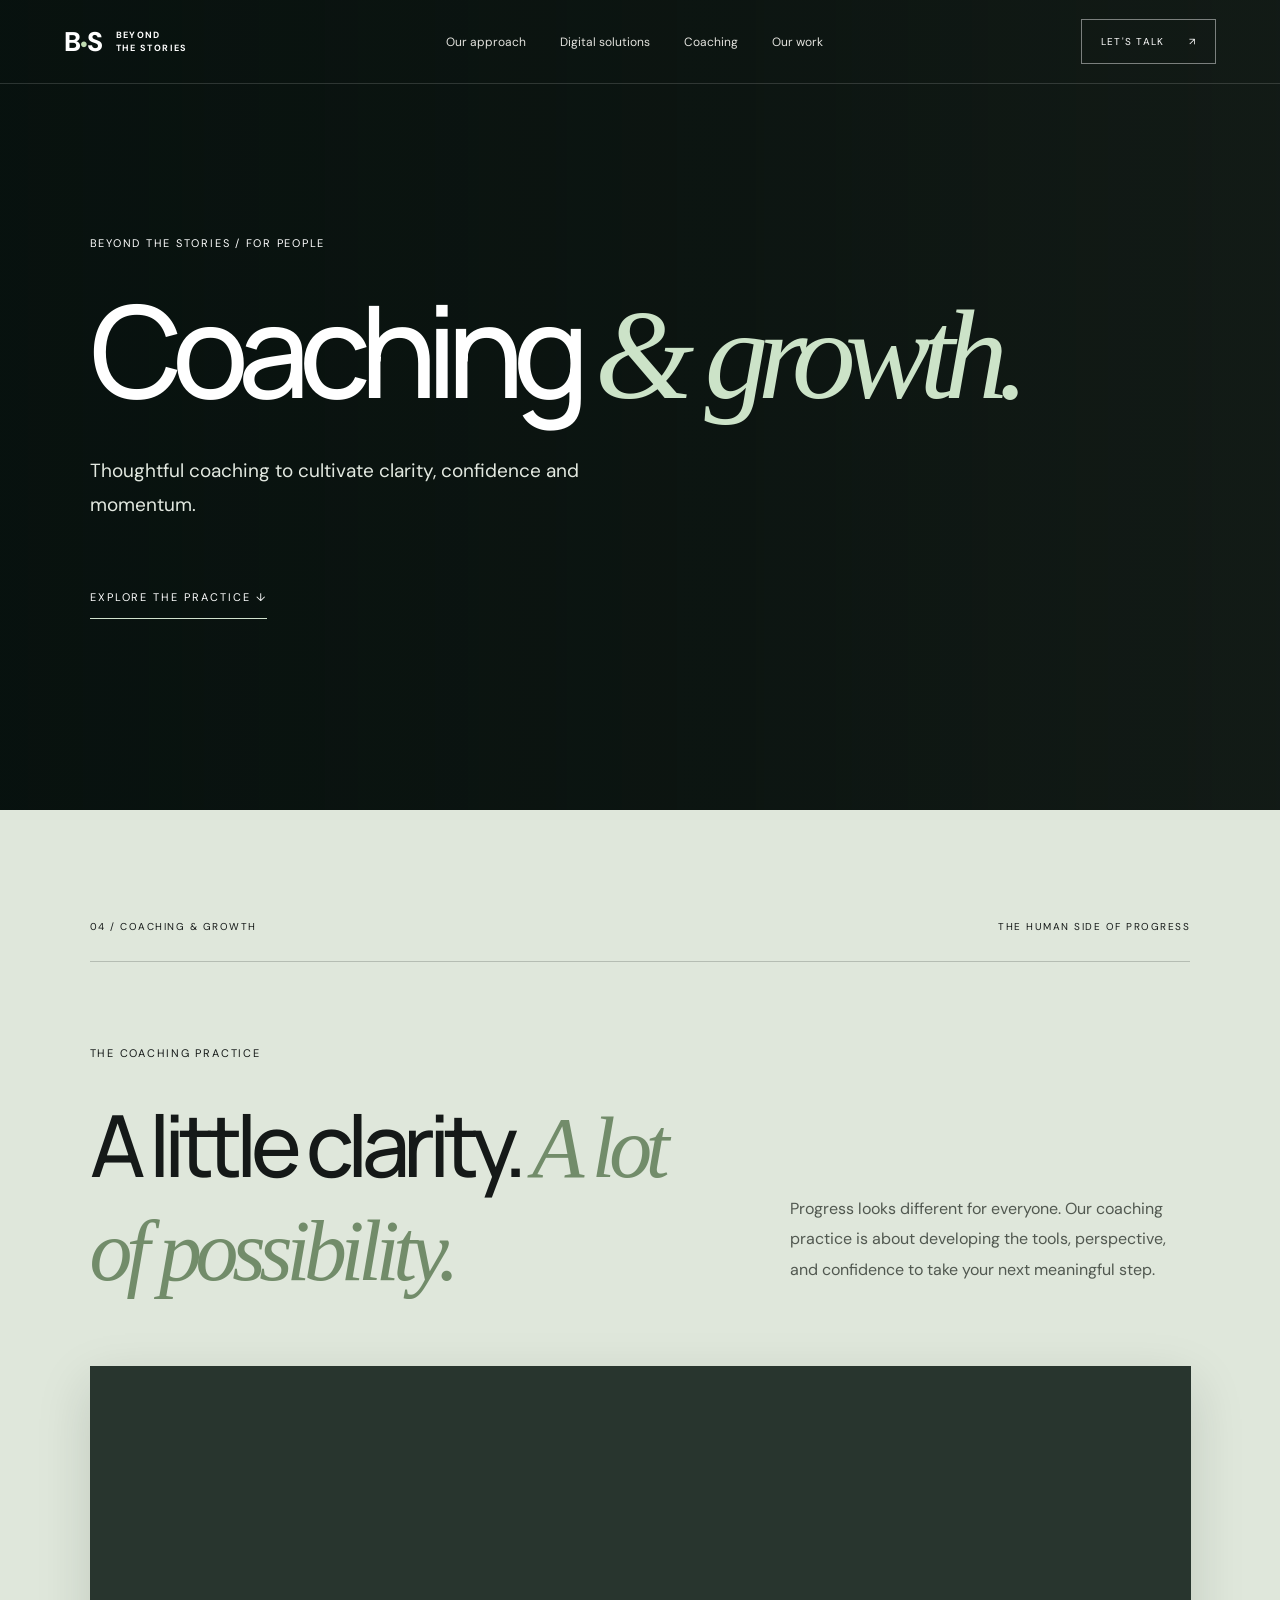
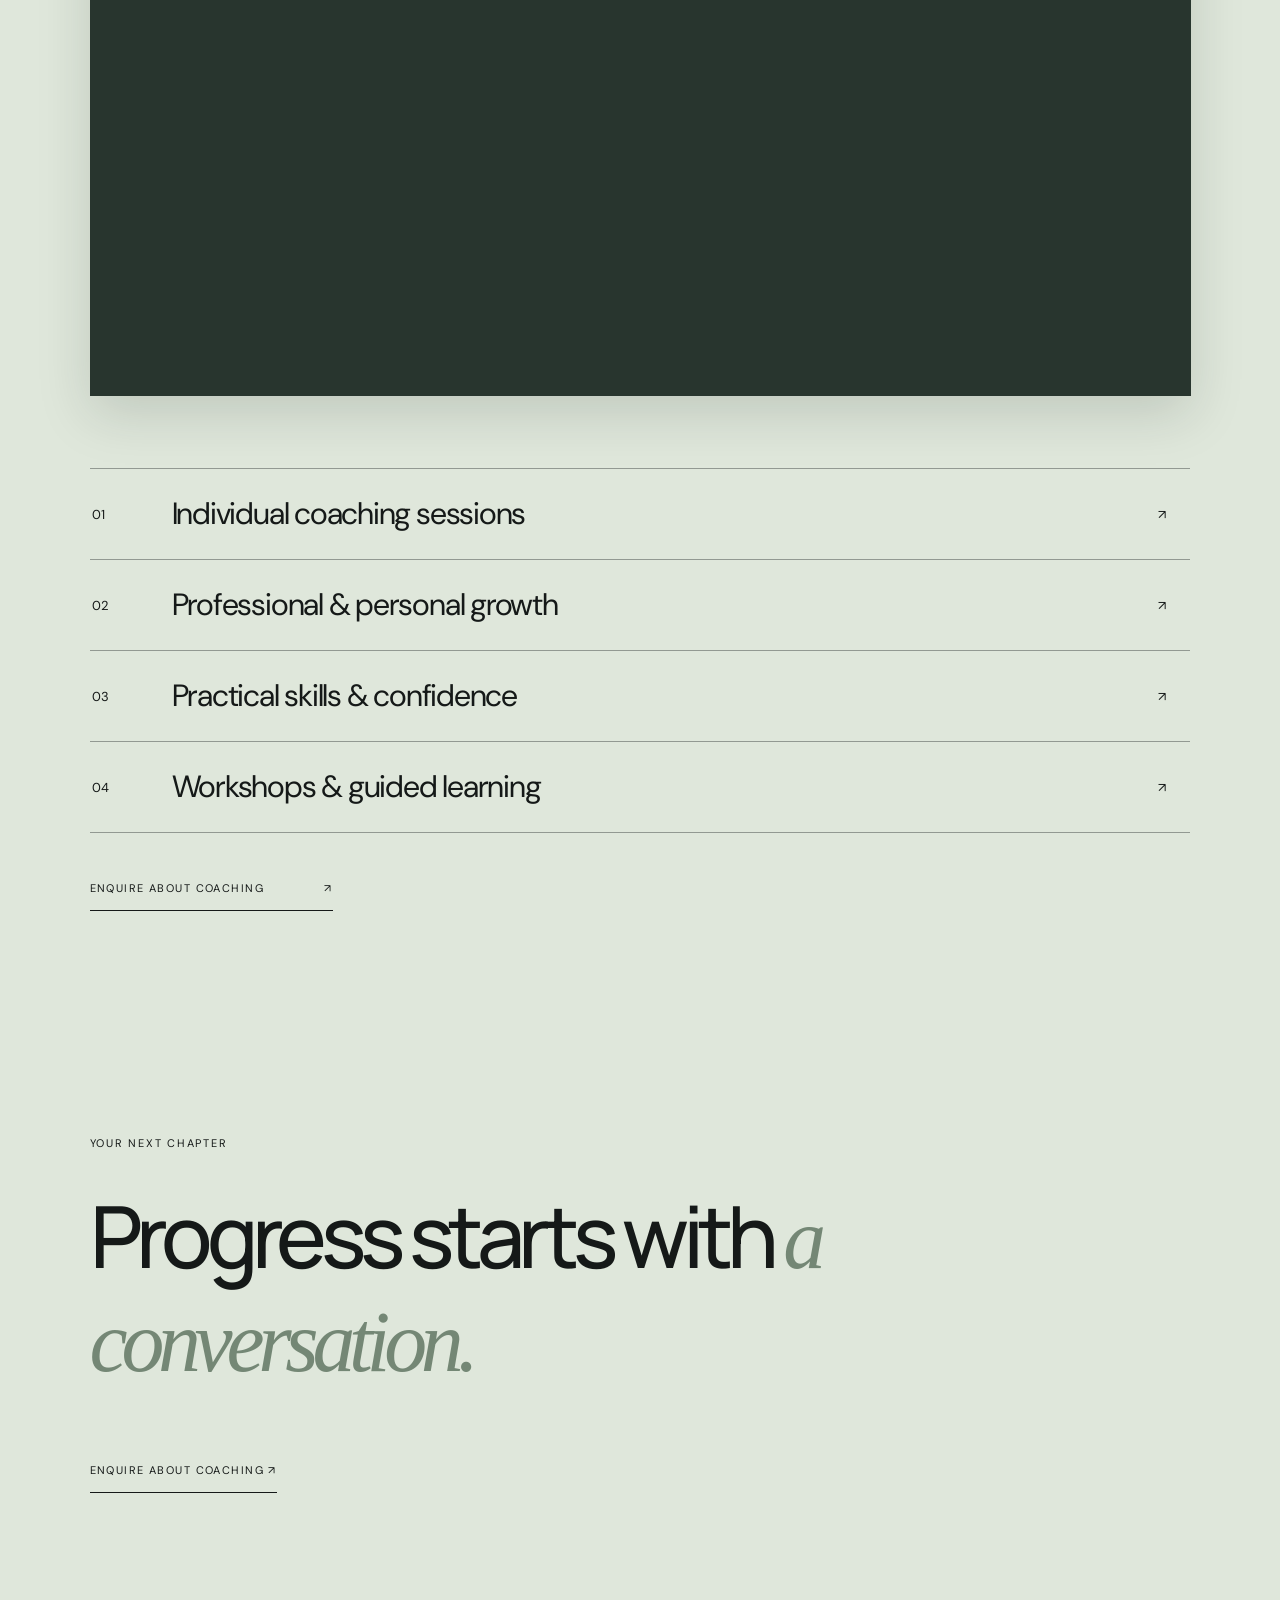
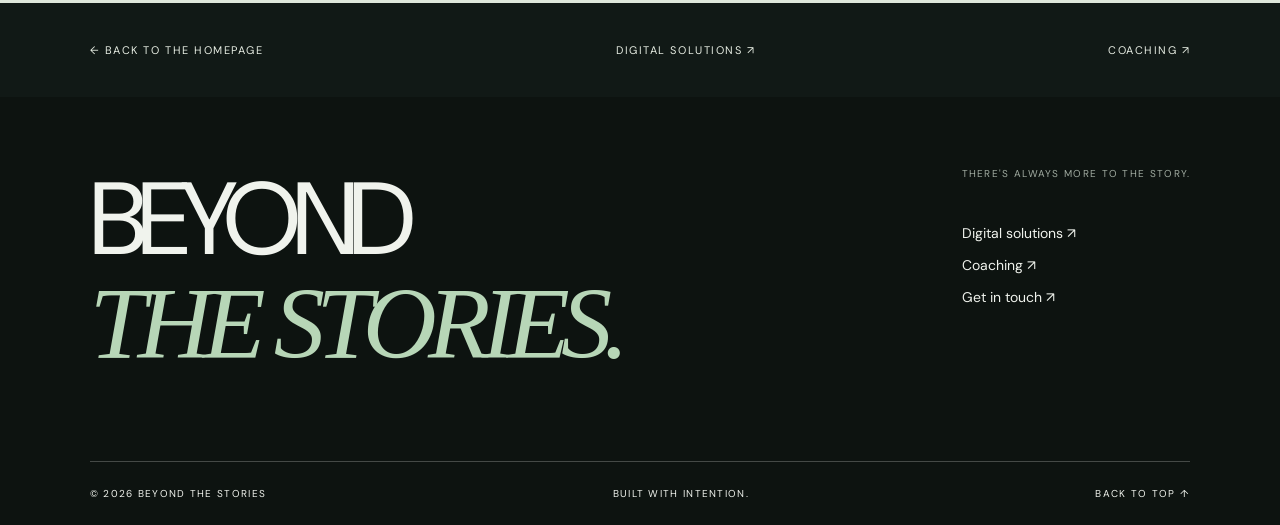
==== coaching.html @ 29c77319 "Add files via upload" ====
<!DOCTYPE html>
<html lang="en"><head><meta charset="utf-8"/><meta content="width=device-width, initial-scale=1" name="viewport"/><meta content="#121514" name="theme-color"/><meta content="Thoughtful coaching to cultivate clarity, confidence and momentum." name="description"/><title>Coaching &amp; Growth — Beyond The Stories</title><link href="https://fonts.googleapis.com" rel="preconnect"/><link crossorigin="" href="https://fonts.gstatic.com" rel="preconnect"/><link href="https://fonts.googleapis.com/css2?family=DM+Sans:wght@300;400;500;600;700&amp;family=Manrope:wght@400;500;600;700;800&amp;display=swap" rel="stylesheet"/><link href="styles.css" rel="stylesheet"/></head><body><div aria-hidden="true" class="progress"></div><header class="header" id="header"><a aria-label="Beyond The Stories home" class="logo" href="index.html#home"><span class="logo-symbol">B<span class="logo-dot">•</span>S</span><span class="logo-text">BEYOND<br/>THE STORIES</span></a><nav aria-label="Main navigation" class="desktop-links"><a href="index.html#approach">Our approach</a><a href="digital-solutions.html">Digital solutions</a><a href="coaching.html">Coaching</a><a href="index.html#work">Our work</a></nav><a class="header-action" href="index.html#contact">LET'S TALK <span>↗</span></a><button aria-controls="mobile-nav" aria-expanded="false" aria-label="Toggle menu" class="menu-button" type="button"><span></span><span></span></button></header><nav aria-label="Mobile navigation" class="mobile-nav" id="mobile-nav"><a href="index.html#approach">Our approach</a><a href="digital-solutions.html">Digital solutions</a><a href="coaching.html">Coaching</a><a href="index.html#work">Our work</a><a href="index.html#contact">Get in touch</a></nav><main><section class="inner-hero coaching-intro"><div class="inner-hero-photo"></div><div class="inner-hero-shade"></div><div class="inner-hero-content"><span class="eyebrow">BEYOND THE STORIES / FOR PEOPLE</span><h1>Coaching <em>&amp; growth.</em></h1><p>Thoughtful coaching to cultivate clarity, confidence and momentum.</p><a class="inner-hero-cta" href="#explore">EXPLORE THE PRACTICE ↓</a></div></section><section class="detail-section coaching-section section-pad" id="explore"><div class="section-meta"><span>04 / COACHING &amp; GROWTH</span><span>THE HUMAN SIDE OF PROGRESS</span></div><div class="detail-head"><div><span class="eyebrow">THE COACHING PRACTICE</span><h2 class="large-title reveal">A little clarity. <em>A lot of possibility.</em></h2></div><p>Progress looks different for everyone. Our coaching practice is about developing the tools, perspective, and confidence to take your next meaningful step.</p></div><div class="editorial-photo coaching-photo image-perspective"><img alt="Real photograph of people learning and collaborating together" loading="lazy" src="https://images.unsplash.com/photo-1521737711867-e3b97375f902?auto=format&amp;fit=crop&amp;w=1800&amp;q=85"/></div><div class="service-rows"><div><span>01</span><h3>Individual coaching sessions</h3><span>↗</span></div><div><span>02</span><h3>Professional &amp; personal growth</h3><span>↗</span></div><div><span>03</span><h3>Practical skills &amp; confidence</h3><span>↗</span></div><div><span>04</span><h3>Workshops &amp; guided learning</h3><span>↗</span></div></div><a class="underlined-link" href="index.html#contact">ENQUIRE ABOUT COACHING <span>↗</span></a></section><section class="inner-cta section-pad"><span class="eyebrow">YOUR NEXT CHAPTER</span><h2 class="large-title">Progress starts with <em>a conversation.</em></h2><a class="underlined-link" href="index.html#contact">ENQUIRE ABOUT COACHING ↗</a></section><section class="page-return"><a href="index.html">← BACK TO THE HOMEPAGE</a><a href="digital-solutions.html">DIGITAL SOLUTIONS ↗</a><a href="coaching.html">COACHING ↗</a></section></main><footer><div class="footer-primary"><a href="index.html#home">BEYOND<br/><em>THE STORIES.</em></a><div><span>THERE'S ALWAYS MORE TO THE STORY.</span><a href="digital-solutions.html">Digital solutions ↗</a><a href="coaching.html">Coaching ↗</a><a href="index.html#contact">Get in touch ↗</a></div></div><div class="footer-secondary"><span>© <span id="year"></span> BEYOND THE STORIES</span><span>BUILT WITH INTENTION.</span><a href="index.html#home">BACK TO TOP ↑</a></div></footer><script src="script.js"></script></body></html>
---- styles.css ----
:root{--ink:#151918;--cream:#f1f0eb;--muted:#a5aaa4;--accent:#d6e4ca}*{box-sizing:border-box}html{scroll-behavior:smooth}body{margin:0;background:var(--cream);color:var(--ink);font-family:'DM Sans',sans-serif;-webkit-font-smoothing:antialiased;overflow-x:clip}a{color:inherit;text-decoration:none}button,input,textarea,select{font:inherit}button{cursor:pointer}img{max-width:100%;display:block}em{font-family:Georgia,serif;font-weight:400}.progress{position:fixed;left:0;top:0;height:2px;width:0;background:#c9dac0;z-index:120}.header{position:fixed;top:0;left:0;width:100%;height:84px;padding:0 5%;z-index:100;display:flex;align-items:center;justify-content:space-between;color:#fff;border-bottom:1px solid #ffffff26;transition:background .4s,backdrop-filter .4s}.header.scrolled{background:#121514e8;backdrop-filter:blur(18px)}.logo{display:flex;align-items:center;gap:12px}.logo-symbol{font-size:27px;font-weight:800;letter-spacing:-.14em;padding-right:4px}.logo-dot{font-size:20px;color:#bfdbb1;margin:0 3px}.logo-text{font-size:9px;letter-spacing:.15em;line-height:1.35;font-weight:700}.desktop-links{display:flex;gap:34px}.desktop-links a{font-size:12px;color:#e3e3de}.desktop-links a:hover{color:#b9d8b2}.header-action{font-size:10px;letter-spacing:.13em;border:1px solid #ffffff72;padding:15px 19px;display:flex;gap:24px}.header-action:hover{background:#fff;color:#151918}.menu-button{display:none;background:none;border:0;width:44px;height:44px;padding:12px}.menu-button span{display:block;width:100%;height:1px;background:#fff;margin:7px 0}.mobile-nav{display:none}.hero{height:390vh;position:relative;background:#111614;color:#fff}.hero-pin{position:sticky;top:0;height:100svh;min-height:620px;overflow:hidden;isolation:isolate}.hero-photo{position:absolute;inset:-12%;background-image:url('https://images.unsplash.com/photo-1460925895917-afdab827c52f?auto=format&fit=crop&w=2400&q=90');background-size:cover;background-position:center 53%;transform:scale(1.08);will-change:transform}.hero-grain{position:absolute;inset:0;z-index:2;pointer-events:none;background:linear-gradient(115deg,#1317158a 0%,#0c1411aa 45%,#0b0d0ba8 100%)}.hero-shade{position:absolute;inset:0;background:linear-gradient(0deg,#0c1210a0,transparent 44%);z-index:2}.hero-topline,.hero-bottom{position:absolute;left:6%;right:6%;z-index:7;display:flex;justify-content:space-between;align-items:center;font-size:10px;letter-spacing:.18em}.hero-topline{top:120px}.hero-topline i{font-size:18px;color:#d3e2c4;margin-left:8px}.hero-bottom{bottom:40px}.hero-bottom b{font-size:20px;margin-left:14px;font-weight:300}.hero-bottom i{color:#b8d1ac;padding:0 9px}.hero-headlines{position:absolute;left:0;right:0;top:31%;z-index:6;pointer-events:none}.hero-line{white-space:nowrap;font-family:'Manrope',sans-serif;font-size:clamp(54px,9.4vw,162px);line-height:1.08;font-weight:600;letter-spacing:-.09em;width:max-content;will-change:transform}.hero-line-left{padding-left:8vw}.hero-line-right{padding-left:34vw;color:#d8ebce}.hero-line em{font-weight:400;letter-spacing:-.07em}.hero-blurb{position:absolute;z-index:8;left:8%;top:66%;max-width:325px;font-size:15px;line-height:1.7;color:#f0f0eb;will-change:transform,opacity}.hero-floating-photo{position:absolute;z-index:5;width:25%;max-width:360px;aspect-ratio:5/4;border:1px solid #ffffff65;background:#333;box-shadow:0 25px 80px #0009;overflow:hidden;will-change:transform,opacity}.hero-floating-photo img{width:100%;height:100%;object-fit:cover}.hero-floating-photo span{position:absolute;bottom:0;left:0;right:0;background:#161b17da;padding:13px 18px;font-size:9px;letter-spacing:.17em}.float-photo-one{right:13%;top:24%;transform:translate3d(0,40px,0) rotate(5deg);opacity:0}.float-photo-two{right:34%;bottom:13%;width:18%;transform:translate3d(0,100px,0) rotate(-8deg);opacity:0}.hero-counter{position:absolute;right:6%;top:54%;z-index:7;writing-mode:vertical-rl;display:flex;gap:14px;font-size:11px;letter-spacing:.2em}.hero-counter span:last-child{opacity:.5}.section-pad{padding:110px 7%}.section-meta{display:flex;justify-content:space-between;gap:16px;font-size:10px;letter-spacing:.15em;padding-bottom:28px;border-bottom:1px solid #1b211c36}.marquee{overflow:hidden;background:#d8e4d4;padding:21px 0;white-space:nowrap}.marquee-track{font-family:'Manrope',sans-serif;font-weight:600;letter-spacing:-.06em;font-size:clamp(28px,4.2vw,65px);width:max-content;will-change:transform}.marquee span{padding:0 32px;font-weight:300;color:#668363}.about{background:#ecefe9}.about-grid{display:grid;grid-template-columns:1fr 2fr;gap:5%;padding-top:105px}.eyebrow{font-size:11px;letter-spacing:.16em}.large-title{font-size:clamp(43px,6.7vw,110px);font-weight:500;font-family:'Manrope',sans-serif;line-height:1.15;letter-spacing:-.073em;margin:0}.large-title em{color:#748775}.about-under{display:flex;justify-content:space-between;align-items:end;gap:24px;margin-top:45px}.about-under p{max-width:405px;font-size:16px;line-height:1.9;color:#4d554d}.asterisk{font-size:100px;font-weight:200;color:#799077}.photo-break{height:92vh;min-height:580px;position:relative;color:white;overflow:hidden}.photo-break-image{position:absolute;inset:-18%;background-size:cover;background-position:center;will-change:transform}.photo-break-shade{position:absolute;inset:0;background:#1017177a}.photo-break-text{position:absolute;left:7%;bottom:16%}.photo-break-text>span{font-size:11px;letter-spacing:.17em}.photo-break-text h2{font-size:clamp(52px,8vw,130px);letter-spacing:-.07em;line-height:1.1;font-weight:500;margin:22px 0}.photo-break-text h2 em{color:#d1e4d0}.photo-credit{position:absolute;right:7%;bottom:30px;font-size:10px;letter-spacing:.15em}.offer-head{display:flex;align-items:end;justify-content:space-between;gap:30px;margin:70px 0}.offer-head h2{max-width:700px}.offer-head p{max-width:280px;font-size:15px;line-height:1.8;color:#5b625e}.offer-grid{display:grid;grid-template-columns:1fr 1fr;gap:18px}.offer-card{position:relative;height:660px;overflow:hidden;color:white;background:#384340;isolation:isolate}.offer-photo{position:absolute;inset:0;transition:transform .8s cubic-bezier(.2,.7,.2,1)}.offer-photo img{width:100%;height:100%;object-fit:cover}.offer-card:hover .offer-photo{transform:scale(1.06)}.offer-overlay{position:absolute;inset:0;background:linear-gradient(0deg,#07120ee6,transparent 65%),linear-gradient(180deg,#060f0e65,transparent 30%)}.offer-label{position:absolute;top:29px;left:30px;font-size:10px;letter-spacing:.16em}.offer-bottom{position:absolute;left:35px;right:35px;bottom:35px;display:flex;justify-content:space-between;align-items:end}.offer-bottom div>span{font-size:10px;letter-spacing:.1em}.offer-bottom h3{font-size:clamp(47px,5vw,79px);line-height:1.05;letter-spacing:-.07em;font-weight:500;margin:19px 0 0}.round-arrow{width:59px;height:59px;display:grid;place-items:center;border:1px solid #ffffff8a;border-radius:50%;font-size:27px}.detail-section{background:#efefe9}.detail-head{display:grid;grid-template-columns:1.5fr 1fr;gap:9%;padding:84px 0 65px;align-items:end}.detail-head .eyebrow{display:block;margin-bottom:36px}.detail-head p{max-width:410px;font-size:16px;line-height:1.9;color:#515850}.editorial-photo{height:70vh;min-height:420px;overflow:hidden;background:#28352e;transform-style:preserve-3d;box-shadow:0 18px 50px #15221c26;will-change:transform}.editorial-photo img{width:100%;height:100%;object-fit:cover;transition:transform .6s}.editorial-photo:hover img{transform:scale(1.035)}.service-rows{margin:72px 0 43px;border-top:1px solid #15191860}.service-rows>div{border-bottom:1px solid #15191860;padding:25px 2px;display:grid;grid-template-columns:80px 1fr 30px;align-items:center}.service-rows span{font-size:13px}.service-rows h3{font-size:clamp(20px,2.4vw,31px);font-weight:400;letter-spacing:-.04em;margin:0}.underlined-link{font-size:11px;letter-spacing:.13em;border-bottom:1px solid;padding-bottom:15px;display:inline-flex;gap:60px}.horizontal-section{height:235vh;background:#101816;color:#f0f3ed}.horizontal-pin{height:100svh;position:sticky;top:0;overflow:hidden;display:flex;align-items:center;isolation:isolate}.horizontal-intro{position:absolute;left:8%;z-index:3;will-change:transform}.horizontal-intro span{font-size:11px;letter-spacing:.18em}.horizontal-intro h2{font-size:clamp(55px,8.8vw,142px);letter-spacing:-.08em;line-height:1.09;font-weight:500}.horizontal-intro em{color:#cce3c8}.horizontal-visual{width:47%;height:64%;position:absolute;right:7%;top:17%;box-shadow:0 40px 130px #000b;will-change:transform}.horizontal-visual img{width:100%;height:100%;object-fit:cover}.horizontal-stamp{position:absolute;bottom:35px;right:7%;font-size:10px;letter-spacing:.2em}.coaching-section{background:#dfe7db}.coaching-section .large-title em{color:#728c6a}.work-section{background:#e6e8e1}.work-heading{display:flex;justify-content:space-between;align-items:end;gap:40px;padding:70px 0 60px}.work-heading h2{max-width:820px}.work-heading p{max-width:300px;line-height:1.8;color:#515850}.work-grid{display:grid;grid-template-columns:1.15fr 1fr;gap:24px;align-items:start}.work-figure{margin:0;overflow:hidden}.work-figure:nth-child(2){margin-top:100px}.work-figure img{width:100%;height:520px;object-fit:cover}.work-figure figcaption{display:flex;justify-content:space-between;gap:12px;font-size:10px;letter-spacing:.14em;margin-top:20px}.contact{background:#111916;color:#e7ede3}.contact .section-meta{border-color:#ffffff4a}.contact-grid{display:grid;grid-template-columns:1fr 1fr;gap:10%;padding-top:85px}.contact .large-title em{color:#b8d6b2}.contact-grid>div>p{max-width:350px;line-height:1.8;color:#b6c0b5;margin-top:38px}.contact-form{display:flex;flex-direction:column;gap:12px}.contact-form label{font-size:10px;letter-spacing:.17em;margin-top:12px}.contact-form input,.contact-form textarea,.contact-form select{border:0;border-bottom:1px solid #ffffff67;padding:16px 0;background:transparent;color:white;outline:none;border-radius:0}.contact-form select option{color:#111}.contact-form input:focus,.contact-form textarea:focus,.contact-form select:focus{border-bottom-color:#b7dba5}.contact-form button{margin-top:22px;padding:21px;background:#d1e1cd;color:#18241b;border:0;display:flex;justify-content:space-between;font-size:11px;letter-spacing:.15em}.form-note{font-size:11px;color:#9ba79d;line-height:1.6}footer{background:#0d1310;color:#f0f3ed;padding:70px 7% 25px}.footer-primary{display:flex;justify-content:space-between;gap:30px;padding-bottom:85px}.footer-primary>a{font-size:clamp(48px,8vw,125px);line-height:1.02;letter-spacing:-.085em}.footer-primary>a em{color:#b7d6b7}.footer-primary>div{display:flex;flex-direction:column;gap:14px;min-width:190px}.footer-primary>div span{font-size:10px;letter-spacing:.13em;margin-bottom:30px;color:#a0aba0}.footer-primary>div a{font-size:14px}.footer-secondary{padding-top:25px;border-top:1px solid #ffffff3a;display:flex;justify-content:space-between;gap:20px;font-size:10px;letter-spacing:.13em}.reveal{opacity:0;transform:translateY(33px);transition:opacity .8s,transform .8s}.reveal.visible{opacity:1;transform:translateY(0)}@media(max-width:980px){.desktop-links{gap:18px}.header-action{padding:13px}.hero-floating-photo{width:31%}.hero-line{font-size:10.5vw}.about-grid{grid-template-columns:1fr 2fr}.offer-card{height:530px}.detail-head{gap:5%}.horizontal-visual{width:50%}.work-figure img{height:380px}}@media(max-width:700px){.header{height:70px;padding:0 6%}.desktop-links,.header-action{display:none}.menu-button{display:block}.mobile-nav{position:fixed;z-index:99;top:70px;left:0;right:0;background:#15201b;padding:22px 6% 28px;display:flex;flex-direction:column;gap:0;color:white;opacity:0;visibility:hidden;transform:translateY(-12px);transition:.3s}.mobile-nav.open{opacity:1;visibility:visible;transform:none}.mobile-nav a{padding:14px 0;border-bottom:1px solid #ffffff30}.hero{height:300vh}.hero-pin{min-height:0}.hero-topline{left:6%;right:6%;top:96px;font-size:8px}.hero-topline span:last-child{display:none}.hero-headlines{top:32%}.hero-line{font-size:clamp(42px,12.3vw,82px);letter-spacing:-.085em}.hero-line-left{padding-left:6vw}.hero-line-right{padding-left:18vw}.hero-blurb{font-size:13px;left:7%;top:60%;max-width:245px}.hero-floating-photo{width:50%;max-width:250px}.float-photo-one{right:6%;top:18%}.float-photo-two{right:14%;bottom:14%;width:39%}.hero-bottom{left:6%;right:6%;bottom:22px;font-size:8px}.hero-bottom span:last-child{display:none}.hero-counter{right:6%;top:54%}.section-pad{padding:78px 6%}.section-meta{font-size:9px}.section-meta span:last-child{display:none}.about-grid{display:block;padding-top:65px}.about-grid .eyebrow{display:block;margin-bottom:38px}.large-title{font-size:clamp(42px,10.5vw,68px)}.about-under{margin-top:28px}.about-under p{font-size:14px}.asterisk{font-size:65px}.photo-break{height:73svh;min-height:460px}.photo-break-text{left:6%;bottom:17%}.photo-break-text h2{font-size:clamp(47px,11vw,80px)}.photo-credit{font-size:8px}.offer-head,.work-heading{display:block;margin:50px 0 35px}.offer-head p{margin-top:28px}.offer-grid,.detail-head,.work-grid,.contact-grid{grid-template-columns:1fr}.offer-card{height:520px}.offer-label{font-size:9px}.offer-bottom h3{font-size:58px}.detail-head{padding:60px 0 40px;gap:28px}.detail-head p{font-size:14px}.editorial-photo{height:48svh;min-height:300px}.service-rows{margin-top:44px}.service-rows>div{grid-template-columns:42px 1fr 20px;padding:22px 0}.service-rows h3{font-size:19px}.horizontal-section{height:185vh}.horizontal-intro{left:6%;top:24%}.horizontal-intro h2{font-size:clamp(48px,11vw,75px)}.horizontal-visual{width:72%;height:35%;right:6%;top:auto;bottom:13%}.horizontal-stamp{font-size:8px}.work-heading{margin:55px 0 35px}.work-figure:nth-child(2){margin-top:20px}.work-figure img{height:360px}.work-grid{gap:32px}.work-figure figcaption{font-size:8px}.contact-grid{padding-top:55px;gap:48px}.footer-primary{display:block}.footer-primary>a{font-size:15vw}.footer-primary>div{margin-top:50px}.footer-secondary{flex-wrap:wrap;font-size:9px}.footer-secondary span:nth-child(2){display:none}}@media(prefers-reduced-motion:reduce){html{scroll-behavior:auto}*,*:before,*:after{animation:none!important;transition:none!important}.hero{height:100svh}.horizontal-section{height:100svh}.reveal{opacity:1;transform:none}.hero-floating-photo{opacity:.7!important;transform:none!important}.hero-line,.horizontal-intro,.horizontal-visual,.hero-photo,.hero-blurb{transform:none!important}}

/* Dedicated service pages */
.inner-hero{height:90svh;min-height:610px;position:relative;display:flex;align-items:center;overflow:hidden;background:#131b18;color:white;isolation:isolate}
.inner-hero-photo{position:absolute;inset:-8%;background-size:cover;background-position:center;transform:scale(1.06);animation:heroArrive 1.6s ease-out both}
.digital-intro .inner-hero-photo{background-image:url('https://images.unsplash.com/photo-1498050108023-c5249f4df085?auto=format&fit=crop&w=2200&q=85')}
.coaching-intro .inner-hero-photo{background-image:url('https://images.unsplash.com/photo-1521737711867-e3b97375f902?auto=format&fit=crop&w=2200&q=85')}
.inner-hero-shade{position:absolute;inset:0;background:linear-gradient(90deg,#07110ee8 0%,#09120ea8 55%,#121b1460)}
.inner-hero-content{position:relative;z-index:1;padding:120px 7% 80px;width:100%}
.inner-hero-content h1{font:500 clamp(66px,10vw,160px)/1.06 'Manrope',sans-serif;letter-spacing:-.085em;max-width:1100px;margin:30px 0}
.inner-hero-content h1 em{color:#cce3c8}
.inner-hero-content p{max-width:500px;font-size:clamp(15px,1.55vw,19px);line-height:1.8;color:#e3e9e1}
.inner-hero-cta{margin-top:48px;display:inline-block;font-size:11px;letter-spacing:.18em;border-bottom:1px solid #d1e1cd;padding-bottom:14px}
.inner-cta{background:#dfe7db}.inner-cta h2{max-width:950px;margin:35px 0 65px}
.page-return{background:#111916;color:#e7ede3;padding:40px 7%;display:flex;flex-wrap:wrap;gap:24px;justify-content:space-between;font-size:11px;letter-spacing:.14em}
.page-return a:hover{color:#cce3c8}
@keyframes heroArrive{from{transform:scale(1.16)}to{transform:scale(1.06)}}
@media(max-width:700px){.inner-hero{min-height:540px;height:82svh}.inner-hero-content{padding:110px 6% 60px}.inner-hero-content h1{font-size:clamp(49px,12vw,78px)}.inner-hero-content p{font-size:14px}.page-return{padding:32px 6%;flex-direction:column}.inner-hero-shade{background:linear-gradient(90deg,#07110ee9,#09120e96)}}
@media(prefers-reduced-motion:reduce){.inner-hero-photo{animation:none}}
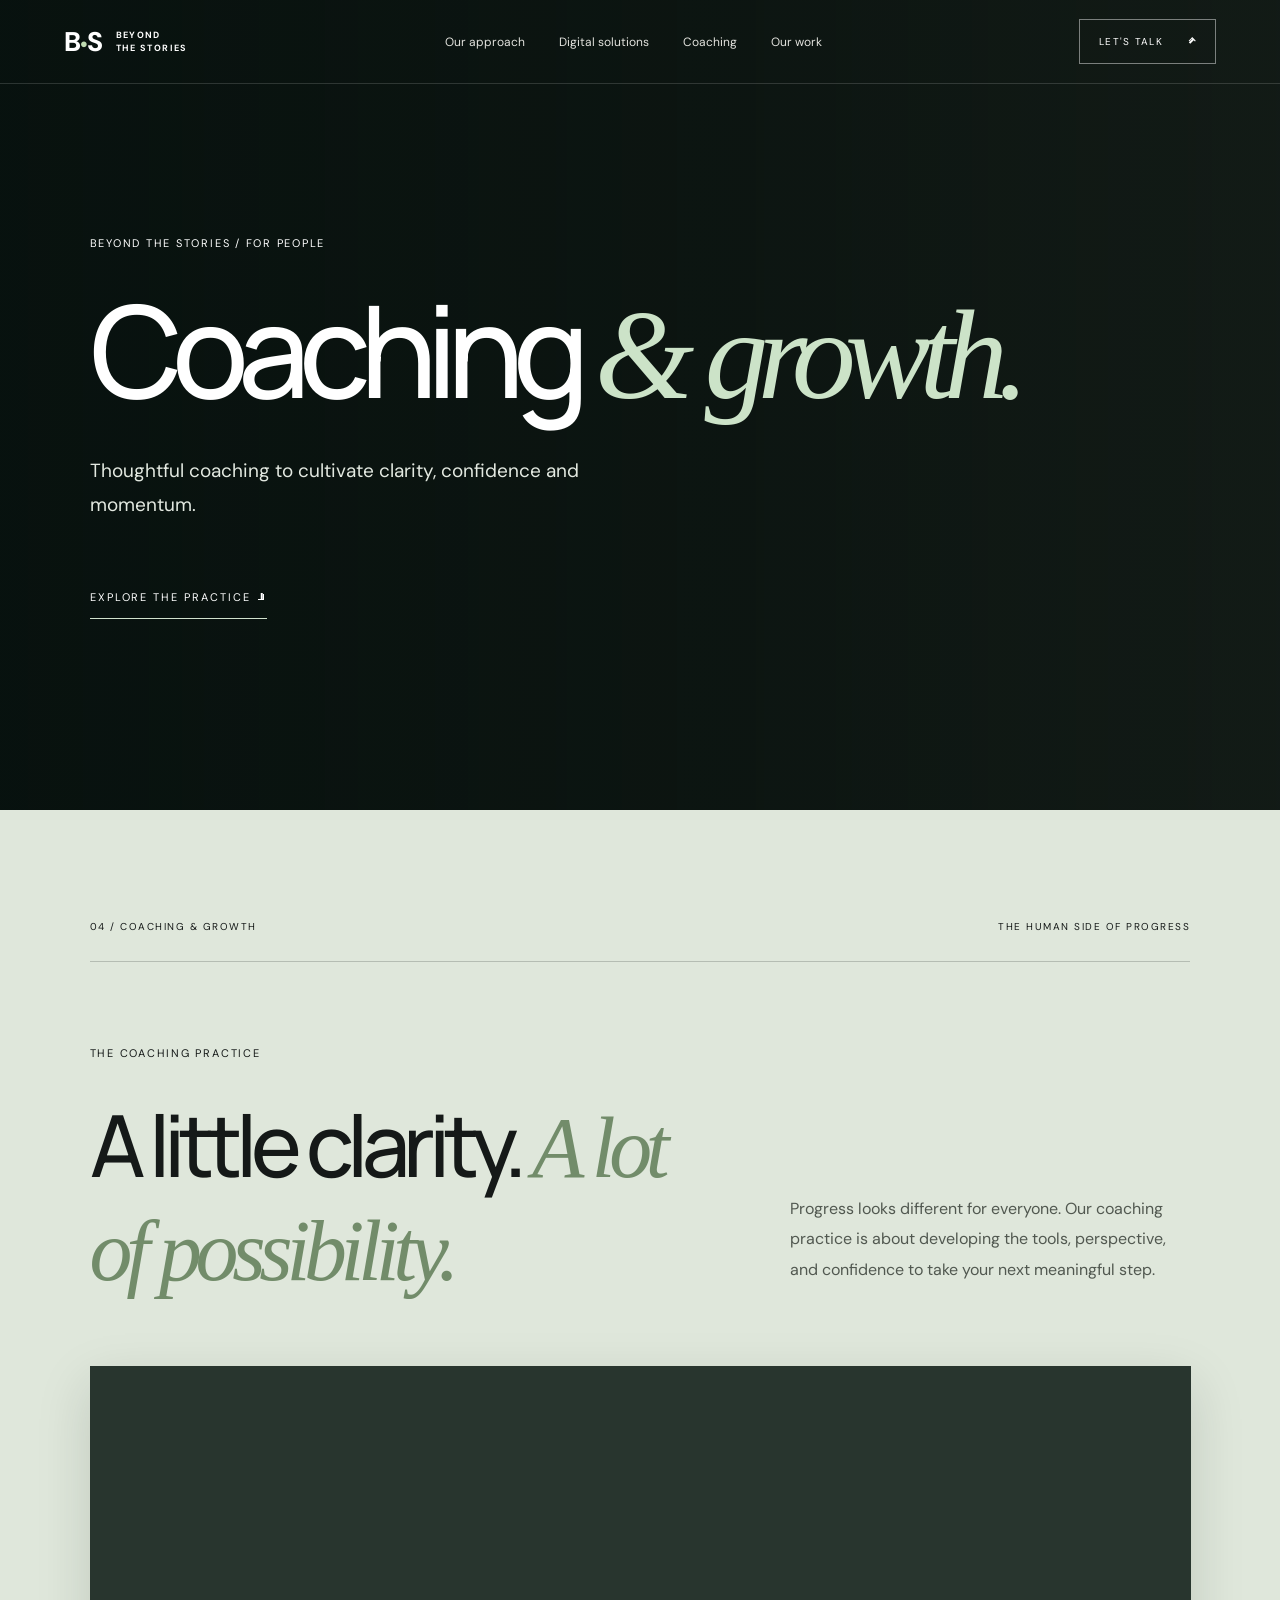
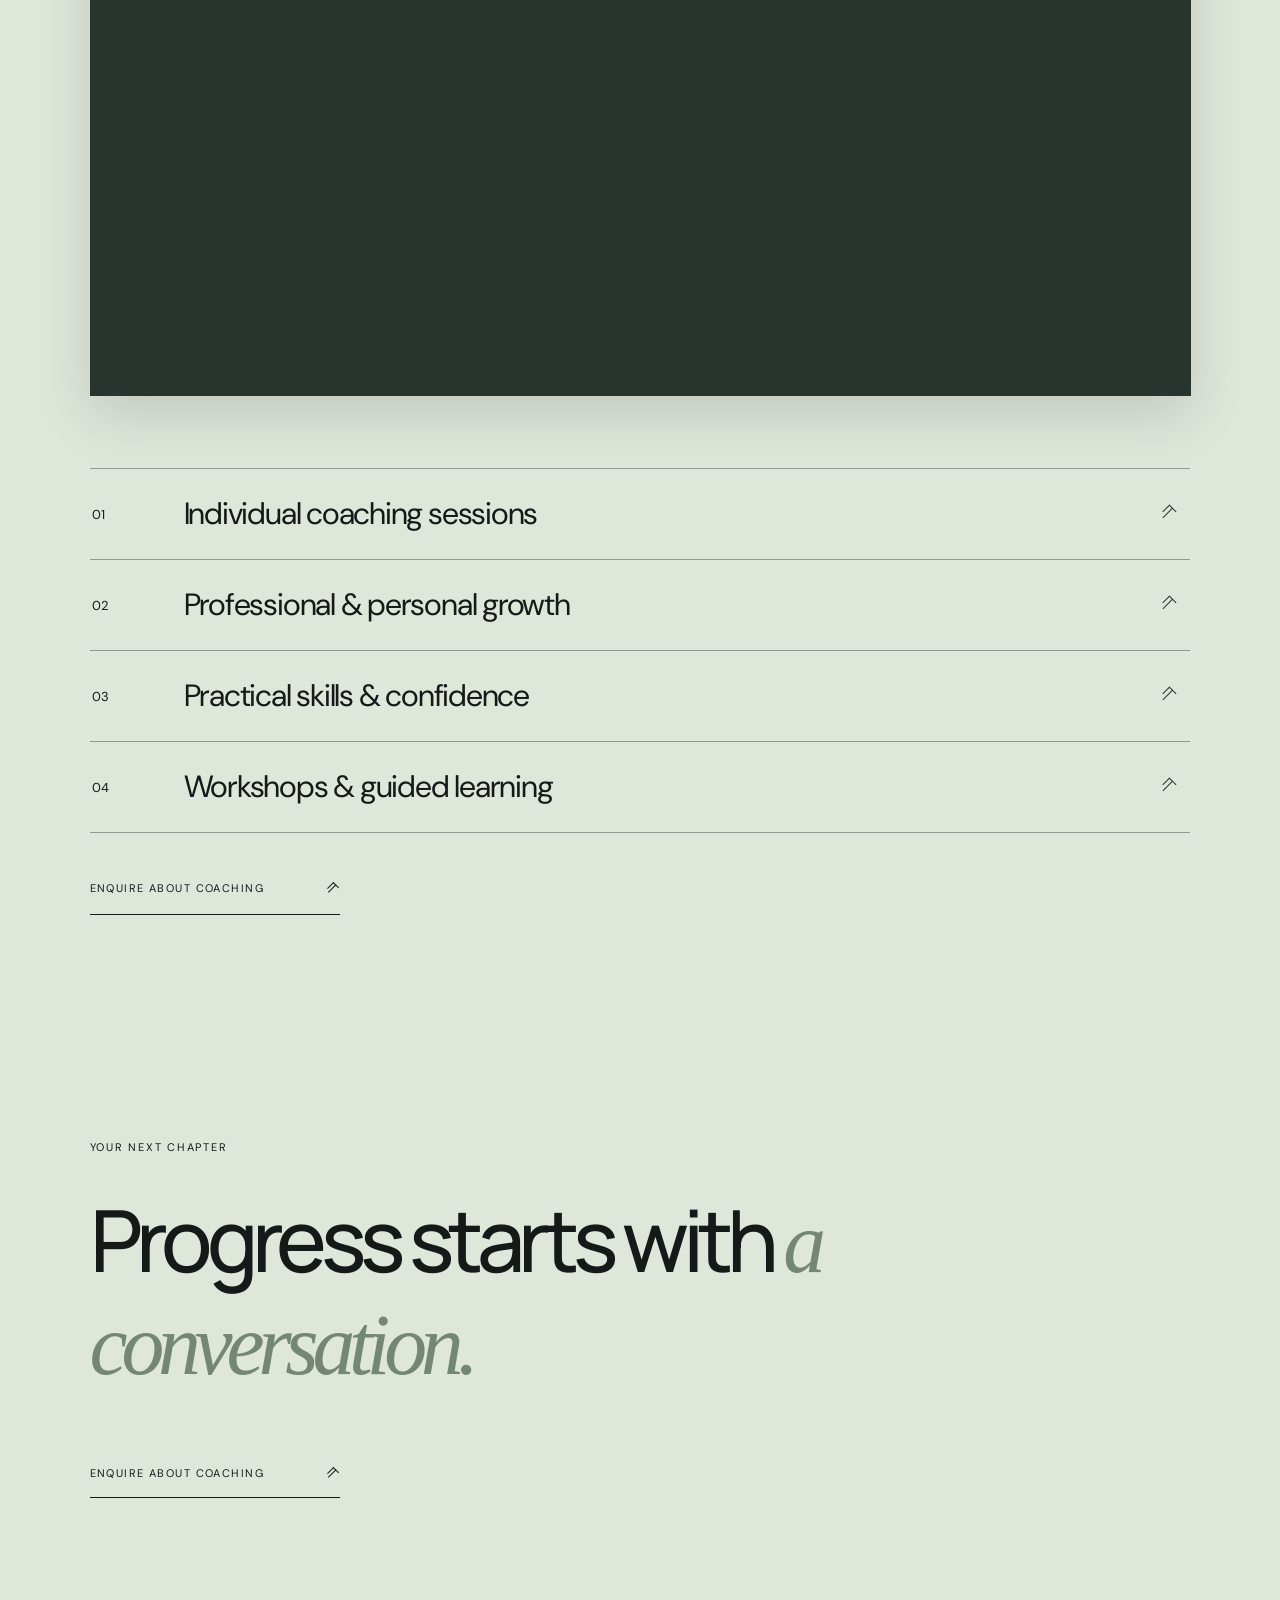
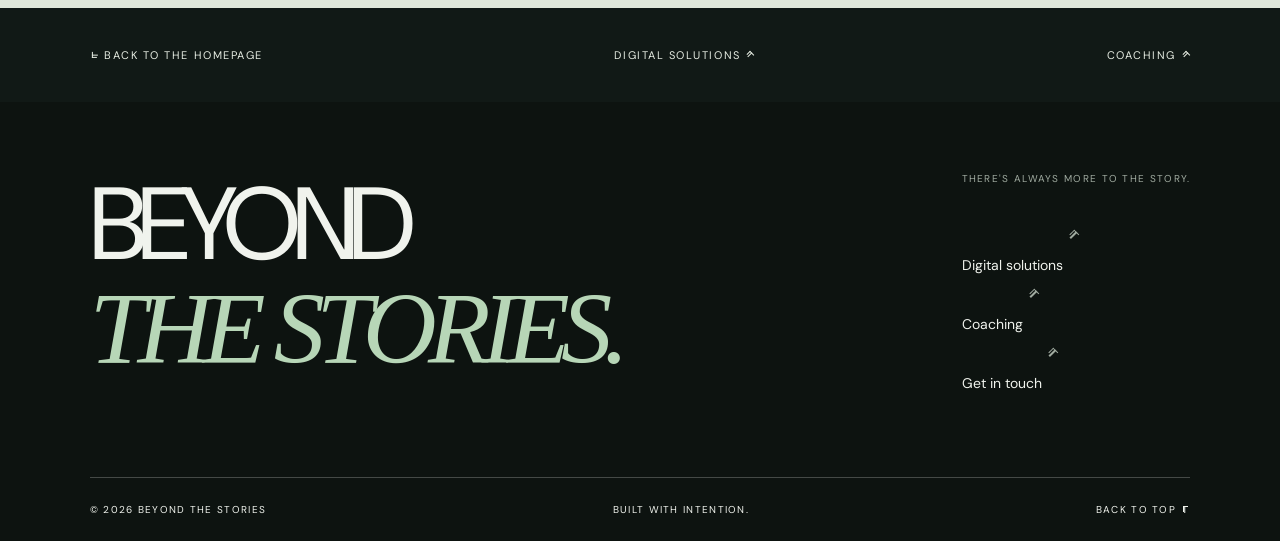
==== commit f03012e1: "Add files via upload" ====
--- a/coaching.html
+++ b/coaching.html
@@ -1,2 +1,3 @@
 <!DOCTYPE html>
-<html lang="en"><head><meta charset="utf-8"/><meta content="width=device-width, initial-scale=1" name="viewport"/><meta content="#121514" name="theme-color"/><meta content="Thoughtful coaching to cultivate clarity, confidence and momentum." name="description"/><title>Coaching &amp; Growth — Beyond The Stories</title><link href="https://fonts.googleapis.com" rel="preconnect"/><link crossorigin="" href="https://fonts.gstatic.com" rel="preconnect"/><link href="https://fonts.googleapis.com/css2?family=DM+Sans:wght@300;400;500;600;700&amp;family=Manrope:wght@400;500;600;700;800&amp;display=swap" rel="stylesheet"/><link href="styles.css" rel="stylesheet"/></head><body><div aria-hidden="true" class="progress"></div><header class="header" id="header"><a aria-label="Beyond The Stories home" class="logo" href="index.html#home"><span class="logo-symbol">B<span class="logo-dot">•</span>S</span><span class="logo-text">BEYOND<br/>THE STORIES</span></a><nav aria-label="Main navigation" class="desktop-links"><a href="index.html#approach">Our approach</a><a href="digital-solutions.html">Digital solutions</a><a href="coaching.html">Coaching</a><a href="index.html#work">Our work</a></nav><a class="header-action" href="index.html#contact">LET'S TALK <span>↗</span></a><button aria-controls="mobile-nav" aria-expanded="false" aria-label="Toggle menu" class="menu-button" type="button"><span></span><span></span></button></header><nav aria-label="Mobile navigation" class="mobile-nav" id="mobile-nav"><a href="index.html#approach">Our approach</a><a href="digital-solutions.html">Digital solutions</a><a href="coaching.html">Coaching</a><a href="index.html#work">Our work</a><a href="index.html#contact">Get in touch</a></nav><main><section class="inner-hero coaching-intro"><div class="inner-hero-photo"></div><div class="inner-hero-shade"></div><div class="inner-hero-content"><span class="eyebrow">BEYOND THE STORIES / FOR PEOPLE</span><h1>Coaching <em>&amp; growth.</em></h1><p>Thoughtful coaching to cultivate clarity, confidence and momentum.</p><a class="inner-hero-cta" href="#explore">EXPLORE THE PRACTICE ↓</a></div></section><section class="detail-section coaching-section section-pad" id="explore"><div class="section-meta"><span>04 / COACHING &amp; GROWTH</span><span>THE HUMAN SIDE OF PROGRESS</span></div><div class="detail-head"><div><span class="eyebrow">THE COACHING PRACTICE</span><h2 class="large-title reveal">A little clarity. <em>A lot of possibility.</em></h2></div><p>Progress looks different for everyone. Our coaching practice is about developing the tools, perspective, and confidence to take your next meaningful step.</p></div><div class="editorial-photo coaching-photo image-perspective"><img alt="Real photograph of people learning and collaborating together" loading="lazy" src="https://images.unsplash.com/photo-1521737711867-e3b97375f902?auto=format&amp;fit=crop&amp;w=1800&amp;q=85"/></div><div class="service-rows"><div><span>01</span><h3>Individual coaching sessions</h3><span>↗</span></div><div><span>02</span><h3>Professional &amp; personal growth</h3><span>↗</span></div><div><span>03</span><h3>Practical skills &amp; confidence</h3><span>↗</span></div><div><span>04</span><h3>Workshops &amp; guided learning</h3><span>↗</span></div></div><a class="underlined-link" href="index.html#contact">ENQUIRE ABOUT COACHING <span>↗</span></a></section><section class="inner-cta section-pad"><span class="eyebrow">YOUR NEXT CHAPTER</span><h2 class="large-title">Progress starts with <em>a conversation.</em></h2><a class="underlined-link" href="index.html#contact">ENQUIRE ABOUT COACHING ↗</a></section><section class="page-return"><a href="index.html">← BACK TO THE HOMEPAGE</a><a href="digital-solutions.html">DIGITAL SOLUTIONS ↗</a><a href="coaching.html">COACHING ↗</a></section></main><footer><div class="footer-primary"><a href="index.html#home">BEYOND<br/><em>THE STORIES.</em></a><div><span>THERE'S ALWAYS MORE TO THE STORY.</span><a href="digital-solutions.html">Digital solutions ↗</a><a href="coaching.html">Coaching ↗</a><a href="index.html#contact">Get in touch ↗</a></div></div><div class="footer-secondary"><span>© <span id="year"></span> BEYOND THE STORIES</span><span>BUILT WITH INTENTION.</span><a href="index.html#home">BACK TO TOP ↑</a></div></footer><script src="script.js"></script></body></html>+
+<html lang="en"><head><meta charset="utf-8"/><meta content="width=device-width, initial-scale=1" name="viewport"/><meta content="#121514" name="theme-color"/><meta content="Thoughtful coaching to cultivate clarity, confidence and momentum." name="description"/><title>Coaching &amp; Growth — Beyond The Stories</title><link href="https://fonts.googleapis.com" rel="preconnect"/><link crossorigin="" href="https://fonts.gstatic.com" rel="preconnect"/><link href="https://fonts.googleapis.com/css2?family=DM+Sans:wght@300;400;500;600;700&amp;family=Manrope:wght@400;500;600;700;800&amp;display=swap" rel="stylesheet"/><link href="styles.css" rel="stylesheet"/></head><body><div aria-hidden="true" class="progress"></div><header class="header" id="header"><a aria-label="Beyond The Stories home" class="logo" href="index.html#home"><span class="logo-symbol">B<span class="logo-dot">•</span>S</span><span class="logo-text">BEYOND<br/>THE STORIES</span></a><nav aria-label="Main navigation" class="desktop-links"><a href="index.html#approach">Our approach</a><a href="digital-solutions.html">Digital solutions</a><a href="coaching.html">Coaching</a><a href="index.html#work">Our work</a></nav><a class="header-action" href="index.html#contact">LET'S TALK <span><span aria-hidden="true" class="icon-arrow icon-arrow--ne"></span></span></a><button aria-controls="mobile-nav" aria-expanded="false" aria-label="Toggle menu" class="menu-button" type="button"><span></span><span></span></button></header><nav aria-label="Mobile navigation" class="mobile-nav" id="mobile-nav"><a href="index.html#approach">Our approach</a><a href="digital-solutions.html">Digital solutions</a><a href="coaching.html">Coaching</a><a href="index.html#work">Our work</a><a href="index.html#contact">Get in touch</a></nav><main><section class="inner-hero coaching-intro"><div class="inner-hero-photo"></div><div class="inner-hero-shade"></div><div class="inner-hero-content"><span class="eyebrow">BEYOND THE STORIES / FOR PEOPLE</span><h1>Coaching <em>&amp; growth.</em></h1><p>Thoughtful coaching to cultivate clarity, confidence and momentum.</p><a class="inner-hero-cta" href="#explore">EXPLORE THE PRACTICE <span aria-hidden="true" class="icon-arrow icon-arrow--down"></span></a></div></section><section class="detail-section coaching-section section-pad" id="explore"><div class="section-meta"><span>04 / COACHING &amp; GROWTH</span><span>THE HUMAN SIDE OF PROGRESS</span></div><div class="detail-head"><div><span class="eyebrow">THE COACHING PRACTICE</span><h2 class="large-title reveal">A little clarity. <em>A lot of possibility.</em></h2></div><p>Progress looks different for everyone. Our coaching practice is about developing the tools, perspective, and confidence to take your next meaningful step.</p></div><div class="editorial-photo coaching-photo image-perspective"><img alt="Real photograph of people learning and collaborating together" loading="lazy" src="https://images.unsplash.com/photo-1521737711867-e3b97375f902?auto=format&amp;fit=crop&amp;w=1800&amp;q=85"/></div><div class="service-rows"><div><span>01</span><h3>Individual coaching sessions</h3><span><span aria-hidden="true" class="icon-arrow icon-arrow--ne"></span></span></div><div><span>02</span><h3>Professional &amp; personal growth</h3><span><span aria-hidden="true" class="icon-arrow icon-arrow--ne"></span></span></div><div><span>03</span><h3>Practical skills &amp; confidence</h3><span><span aria-hidden="true" class="icon-arrow icon-arrow--ne"></span></span></div><div><span>04</span><h3>Workshops &amp; guided learning</h3><span><span aria-hidden="true" class="icon-arrow icon-arrow--ne"></span></span></div></div><a class="underlined-link" href="index.html#contact">ENQUIRE ABOUT COACHING <span><span aria-hidden="true" class="icon-arrow icon-arrow--ne"></span></span></a></section><section class="inner-cta section-pad"><span class="eyebrow">YOUR NEXT CHAPTER</span><h2 class="large-title">Progress starts with <em>a conversation.</em></h2><a class="underlined-link" href="index.html#contact">ENQUIRE ABOUT COACHING <span aria-hidden="true" class="icon-arrow icon-arrow--ne"></span></a></section><section class="page-return"><a href="index.html"><span aria-hidden="true" class="icon-arrow icon-arrow--left"></span> BACK TO THE HOMEPAGE</a><a href="digital-solutions.html">DIGITAL SOLUTIONS <span aria-hidden="true" class="icon-arrow icon-arrow--ne"></span></a><a href="coaching.html">COACHING <span aria-hidden="true" class="icon-arrow icon-arrow--ne"></span></a></section></main><footer><div class="footer-primary"><a href="index.html#home">BEYOND<br/><em>THE STORIES.</em></a><div><span>THERE'S ALWAYS MORE TO THE STORY.</span><a href="digital-solutions.html">Digital solutions <span aria-hidden="true" class="icon-arrow icon-arrow--ne"></span></a><a href="coaching.html">Coaching <span aria-hidden="true" class="icon-arrow icon-arrow--ne"></span></a><a href="index.html#contact">Get in touch <span aria-hidden="true" class="icon-arrow icon-arrow--ne"></span></a></div></div><div class="footer-secondary"><span>© <span id="year"></span> BEYOND THE STORIES</span><span>BUILT WITH INTENTION.</span><a href="index.html#home">BACK TO TOP <span aria-hidden="true" class="icon-arrow icon-arrow--up"></span></a></div></footer><script src="script.js"></script></body></html>
--- a/styles.css
+++ b/styles.css
@@ -17,3 +17,36 @@
 @keyframes heroArrive{from{transform:scale(1.16)}to{transform:scale(1.06)}}
 @media(max-width:700px){.inner-hero{min-height:540px;height:82svh}.inner-hero-content{padding:110px 6% 60px}.inner-hero-content h1{font-size:clamp(49px,12vw,78px)}.inner-hero-content p{font-size:14px}.page-return{padding:32px 6%;flex-direction:column}.inner-hero-shade{background:linear-gradient(90deg,#07110ee9,#09120e96)}}
 @media(prefers-reduced-motion:reduce){.inner-hero-photo{animation:none}}
+
+/* V6: vector-like CSS arrows: no Unicode emoji / emoji fonts */
+.icon-arrow {display:inline-block;position:relative;flex:none;width:1em;height:1em;vertical-align:-.11em;color:inherit;font-size:1em;line-height:1;transform:none}
+.icon-arrow::before {content:"";position:absolute;left:17%;top:48%;width:68%;height:1.5px;background:currentColor;transform:translateY(-50%);transform-origin:center}
+.icon-arrow::after {content:"";position:absolute;right:15%;top:25%;width:45%;height:45%;border-top:1.5px solid currentColor;border-right:1.5px solid currentColor}
+.icon-arrow--ne {transform:rotate(-45deg)}
+.icon-arrow--left {transform:rotate(180deg)}
+.icon-arrow--up {transform:rotate(-90deg)}
+.icon-arrow--down {transform:rotate(90deg)}
+.round-arrow .icon-arrow {font-size:25px}
+.service-rows .icon-arrow{font-size:20px;justify-self:end}
+.underlined-link .icon-arrow {font-size:16px}
+.footer-primary .icon-arrow,.page-return .icon-arrow,.header-action .icon-arrow{font-size:.9em}
+/* Prevent narrow iPhone layouts from clipping text, pushing content beyond viewport, or stacking over the next section. */
+html,body{max-width:100%;overflow-x:clip}
+.header{width:100%;max-width:100%}
+.service-rows>div{min-width:0;column-gap:12px}
+.service-rows h3{min-width:0;overflow-wrap:break-word}
+.service-rows .icon-arrow{color:#27372c}
+.inner-cta .large-title{overflow-wrap:break-word}
+@media(max-width:700px){
+ .round-arrow{width:48px;height:48px;flex:none}
+ .round-arrow .icon-arrow{font-size:20px}
+ .offer-bottom{left:22px;right:22px;bottom:25px;gap:12px}
+ .offer-bottom h3{font-size:clamp(40px,11.5vw,58px)}
+ .service-rows>div{grid-template-columns:34px minmax(0,1fr) 20px;column-gap:12px}
+ .service-rows h3{font-size:clamp(17px,4.8vw,21px);line-height:1.4}
+ .underlined-link{gap:16px;max-width:100%;align-items:center;justify-content:space-between;line-height:1.5}
+ .inner-cta{padding-top:64px;padding-bottom:72px}
+ .inner-cta h2{margin:26px 0 36px;line-height:1.13;font-size:clamp(40px,10vw,64px)}
+ .photo-break,.editorial-photo,.offer-card{max-width:100%}
+ .mobile-nav{max-height:calc(100dvh - 70px);overflow-y:auto}
+}
